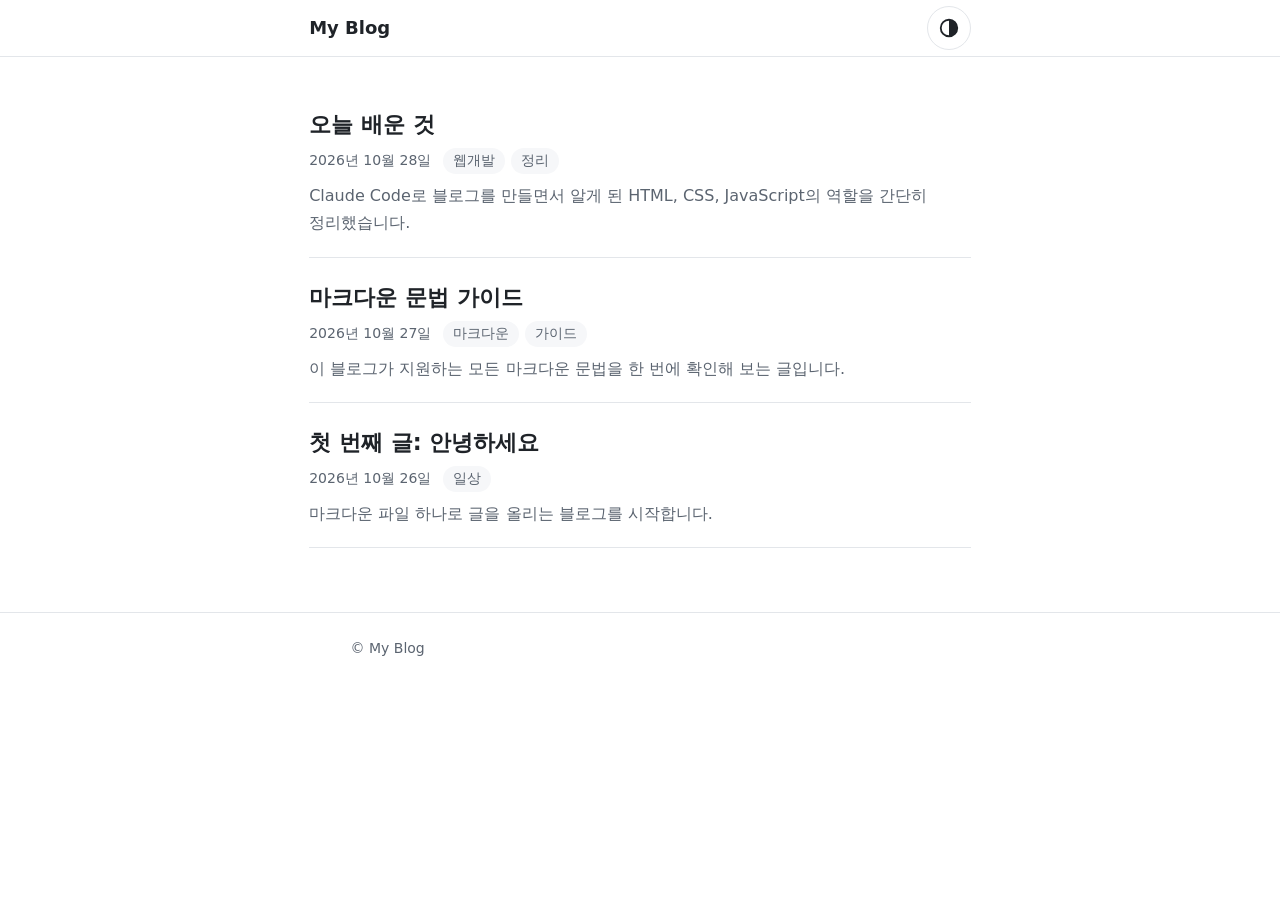
==== index.html @ e5263eaf "블로그 초기 버전 완성 Co-Authored-By: Claude Sonnet 5.5 <noreply@anthropic.com>" ====
<!doctype html>
<html lang="ko">
<head>
  <meta charset="utf-8">
  <meta name="viewport" content="width=device-width, initial-scale=1">
  <title>My Blog</title>
  <meta name="description" content="마크다운으로 쓰는 블로그">
  <script>try{var t=localStorage.getItem('theme');if(t==='light'||t==='dark')document.documentElement.dataset.theme=t}catch(e){}</script>
  <link rel="stylesheet" href="css/theme.css">
  <link rel="stylesheet" href="css/style.css">
</head>
<body>
  <header class="site-header">
    <div class="container header-inner">
      <a class="site-title" href="index.html">My Blog</a>
      <button id="theme-toggle" class="icon-button" type="button" aria-label="다크 모드" aria-pressed="false">
        <svg viewBox="0 0 24 24" width="22" height="22" aria-hidden="true"><circle cx="12" cy="12" r="9" fill="none" stroke="currentColor" stroke-width="2"/><path d="M12 3a9 9 0 0 1 0 18z" fill="currentColor"/></svg>
      </button>
    </div>
  </header>

  <main class="container">
    <h1 class="visually-hidden">글 목록</h1>
    <ul id="post-list" class="post-list" aria-live="polite">
      <li class="status">불러오는 중…</li>
    </ul>
  </main>

  <footer class="site-footer">
    <div class="container">© My Blog</div>
  </footer>

  <script type="module" src="js/theme.js"></script>
  <script type="module" src="js/blog.js"></script>
</body>
</html>
---- css/theme.css ----
:root {
  color-scheme: light;
  --bg: #ffffff;
  --surface: #f6f7f9;
  --text: #1f2328;
  --muted: #5b6470;
  --accent: #2457d6;
  --border: #e3e6ea;
  --code-bg: #f3f4f6;
}

@media (prefers-color-scheme: dark) {
  :root:not([data-theme='light']) {
    color-scheme: dark;
    --bg: #14171c;
    --surface: #1c2027;
    --text: #e6e8eb;
    --muted: #9aa4b0;
    --accent: #8ab0ff;
    --border: #2d333b;
    --code-bg: #1c2027;
  }
}

:root[data-theme='dark'] {
  color-scheme: dark;
  --bg: #14171c;
  --surface: #1c2027;
  --text: #e6e8eb;
  --muted: #9aa4b0;
  --accent: #8ab0ff;
  --border: #2d333b;
  --code-bg: #1c2027;
}
---- css/style.css ----
*,
*::before,
*::after {
  box-sizing: border-box;
}

html {
  -webkit-text-size-adjust: 100%;
}

body {
  margin: 0;
  background: var(--bg);
  color: var(--text);
  font-family: system-ui, -apple-system, 'Segoe UI', 'Malgun Gothic', 'Apple SD Gothic Neo', sans-serif;
  font-size: 1rem;
  line-height: 1.7;
  word-break: keep-all;
  overflow-wrap: break-word;
}

a {
  color: var(--accent);
  text-underline-offset: 0.2em;
}

:focus-visible {
  outline: 2px solid var(--accent);
  outline-offset: 2px;
}

.visually-hidden {
  position: absolute;
  width: 1px;
  height: 1px;
  overflow: hidden;
  clip: rect(0 0 0 0);
  white-space: nowrap;
}

.container {
  width: 100%;
  max-width: calc(65ch + 2rem);
  margin-inline: auto;
  padding-inline: 1rem;
}

/* 헤더 */
.site-header {
  border-bottom: 1px solid var(--border);
}

.header-inner {
  display: flex;
  align-items: center;
  justify-content: space-between;
  min-height: 3.5rem;
}

.site-title {
  display: inline-flex;
  align-items: center;
  min-height: 44px;
  color: var(--text);
  font-size: 1.125rem;
  font-weight: 700;
  text-decoration: none;
}

.icon-button {
  display: inline-flex;
  align-items: center;
  justify-content: center;
  width: 44px;
  height: 44px;
  padding: 0;
  border: 1px solid var(--border);
  border-radius: 50%;
  background: transparent;
  color: var(--text);
  cursor: pointer;
}

.icon-button:hover {
  background: var(--surface);
}

main {
  padding-block: 2rem 3rem;
}

.site-footer {
  padding-block: 1.5rem;
  border-top: 1px solid var(--border);
  color: var(--muted);
  font-size: 0.875rem;
}

.status {
  color: var(--muted);
}

/* 글 목록 */
.post-list {
  margin: 0;
  padding: 0;
  list-style: none;
}

.post-card {
  padding-block: 1.25rem;
  border-bottom: 1px solid var(--border);
}

.post-list > li:first-child .post-card {
  padding-top: 0;
}

.post-card h2 {
  margin: 0;
  font-size: 1.25rem;
  line-height: 1.4;
}

.post-card h2 a {
  display: block;
  padding-block: 0.25rem;
  color: var(--text);
  text-decoration: none;
}

.post-card h2 a:hover {
  color: var(--accent);
}

.post-card p {
  margin: 0.5rem 0 0;
  color: var(--muted);
}

.meta {
  display: flex;
  flex-wrap: wrap;
  align-items: center;
  gap: 0.5rem 0.75rem;
  margin-top: 0.25rem;
  color: var(--muted);
  font-size: 0.875rem;
}

.tags {
  display: flex;
  flex-wrap: wrap;
  gap: 0.375rem;
  margin: 0;
  padding: 0;
  list-style: none;
}

.tags li {
  padding: 0.0625rem 0.625rem;
  border-radius: 999px;
  background: var(--surface);
  color: var(--muted);
  font-size: 0.875rem;
}

/* 글 상세 */
.back-link {
  display: inline-flex;
  align-items: center;
  min-height: 44px;
  margin-bottom: 0.5rem;
  text-decoration: none;
}

.post-header {
  margin-bottom: 2rem;
  padding-bottom: 1.5rem;
  border-bottom: 1px solid var(--border);
}

.post-header h1 {
  margin: 0;
  font-size: 1.75rem;
  line-height: 1.35;
}

/* 본문 (마크다운 변환 결과) */
.prose > :first-child {
  margin-top: 0;
}

.prose h1,
.prose h2,
.prose h3,
.prose h4,
.prose h5,
.prose h6 {
  margin: 2em 0 0.6em;
  line-height: 1.4;
}

.prose h1 { font-size: 1.6rem; }
.prose h2 { font-size: 1.4rem; }
.prose h3 { font-size: 1.2rem; }
.prose h4,
.prose h5,
.prose h6 { font-size: 1rem; }

.prose p,
.prose ul,
.prose ol,
.prose blockquote,
.prose pre,
.prose .table-wrap {
  margin: 1.1em 0;
}

.prose ul,
.prose ol {
  padding-left: 1.5rem;
}

.prose li + li {
  margin-top: 0.25em;
}

.prose li > ul,
.prose li > ol {
  margin: 0.25em 0;
}

.prose input[type='checkbox'] {
  margin-right: 0.4em;
}

.prose img {
  display: block;
  max-width: 100%;
  height: auto;
  margin-inline: auto;
  border-radius: 6px;
}

.prose hr {
  margin: 2.5em 0;
  border: 0;
  border-top: 1px solid var(--border);
}

.prose blockquote {
  padding: 0.1em 1rem;
  border-left: 3px solid var(--accent);
  background: var(--surface);
  color: var(--muted);
}

.prose blockquote > :first-child { margin-top: 0.6em; }
.prose blockquote > :last-child { margin-bottom: 0.6em; }

.prose code {
  padding: 0.1em 0.35em;
  border-radius: 4px;
  background: var(--code-bg);
  font-family: ui-monospace, Consolas, monospace;
  font-size: 0.9em;
  word-break: normal;
}

.prose pre {
  padding: 1rem;
  overflow-x: auto;
  border: 1px solid var(--border);
  border-radius: 6px;
  background: var(--code-bg);
  font-size: 0.9rem;
  line-height: 1.5;
  white-space: pre;
  word-break: normal;
}

.prose pre code {
  padding: 0;
  background: none;
  font-size: inherit;
}

.table-wrap {
  overflow-x: auto;
}

.prose table {
  width: 100%;
  border-collapse: collapse;
  font-size: 0.95rem;
}

.prose th,
.prose td {
  padding: 0.5rem 0.75rem;
  border: 1px solid var(--border);
  text-align: left;
}

.prose th {
  background: var(--surface);
  white-space: nowrap;
}

@media (min-width: 640px) {
  main {
    padding-block: 3rem 4rem;
  }

  .post-header h1 {
    font-size: 2.1rem;
  }

  .post-card h2 {
    font-size: 1.4rem;
  }
}
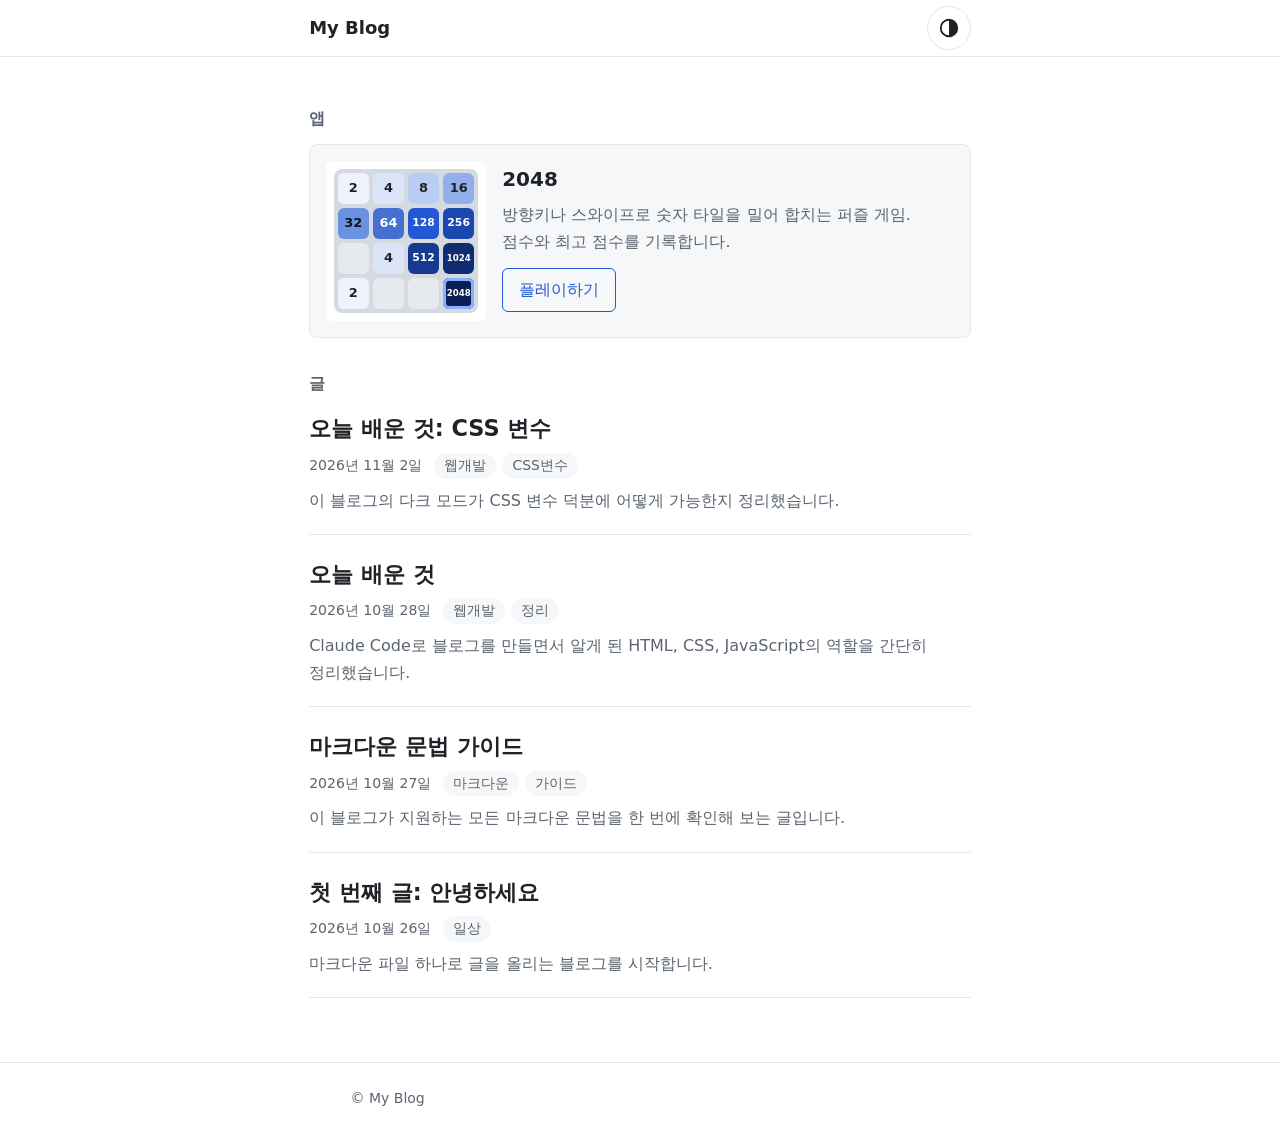
==== commit ad4c29d5: "2048 게임 앱 추가 및 블로그 메인에 앱 카드 삽입 - apps/2048: 방향키·스와이프로 즐기는 2048 (점수판, 최고 점수, 되돌리기, 미리보기 모드) - apps/20" ====
--- a/index.html
+++ b/index.html
@@ -21,6 +21,22 @@
 
   <main class="container">
     <h1 class="visually-hidden">글 목록</h1>
+
+    <section class="app-cards" aria-labelledby="apps-heading">
+      <h2 id="apps-heading" class="section-title">앱</h2>
+      <article class="app-card">
+        <a class="app-card-preview" href="apps/2048/index.html" tabindex="-1" aria-hidden="true">
+          <iframe src="apps/2048/index.html?preview" title="2048 미리보기" loading="lazy" tabindex="-1"></iframe>
+        </a>
+        <div class="app-card-body">
+          <h3><a href="apps/2048/index.html">2048</a></h3>
+          <p>방향키나 스와이프로 숫자 타일을 밀어 합치는 퍼즐 게임. 점수와 최고 점수를 기록합니다.</p>
+          <a class="app-card-play" href="apps/2048/index.html">플레이하기</a>
+        </div>
+      </article>
+    </section>
+
+    <h2 class="section-title">글</h2>
     <ul id="post-list" class="post-list" aria-live="polite">
       <li class="status">불러오는 중…</li>
     </ul>
--- a/css/style.css
+++ b/css/style.css
@@ -308,6 +308,85 @@
   white-space: nowrap;
 }
 
+/* 앱 카드 (메인 페이지) */
+.section-title {
+  margin: 0 0 0.75rem;
+  font-size: 1rem;
+  color: var(--muted);
+}
+
+.app-cards {
+  margin-bottom: 2rem;
+}
+
+.app-card {
+  display: flex;
+  flex-wrap: wrap;
+  gap: 1rem;
+  padding: 1rem;
+  border: 1px solid var(--border);
+  border-radius: 8px;
+  background: var(--surface);
+}
+
+.app-card-preview {
+  flex: 0 0 auto;
+  width: 160px;
+  height: 160px;
+  overflow: hidden;
+  border-radius: 6px;
+}
+
+.app-card-preview iframe {
+  display: block;
+  width: 100%;
+  height: 100%;
+  border: 0;
+  pointer-events: none;
+}
+
+.app-card-body {
+  flex: 1 1 12rem;
+  min-width: 0;
+}
+
+.app-card-body h3 {
+  margin: 0;
+  font-size: 1.25rem;
+  line-height: 1.4;
+}
+
+.app-card-body h3 a {
+  display: inline-block;
+  padding-block: 0.25rem;
+  color: var(--text);
+  text-decoration: none;
+}
+
+.app-card-body h3 a:hover {
+  color: var(--accent);
+}
+
+.app-card-body p {
+  margin: 0.25rem 0 0.75rem;
+  color: var(--muted);
+}
+
+.app-card-play {
+  display: inline-flex;
+  align-items: center;
+  min-height: 44px;
+  padding-inline: 1rem;
+  border: 1px solid var(--accent);
+  border-radius: 6px;
+  color: var(--accent);
+  text-decoration: none;
+}
+
+.app-card-play:hover {
+  background: var(--bg);
+}
+
 @media (min-width: 640px) {
   main {
     padding-block: 3rem 4rem;
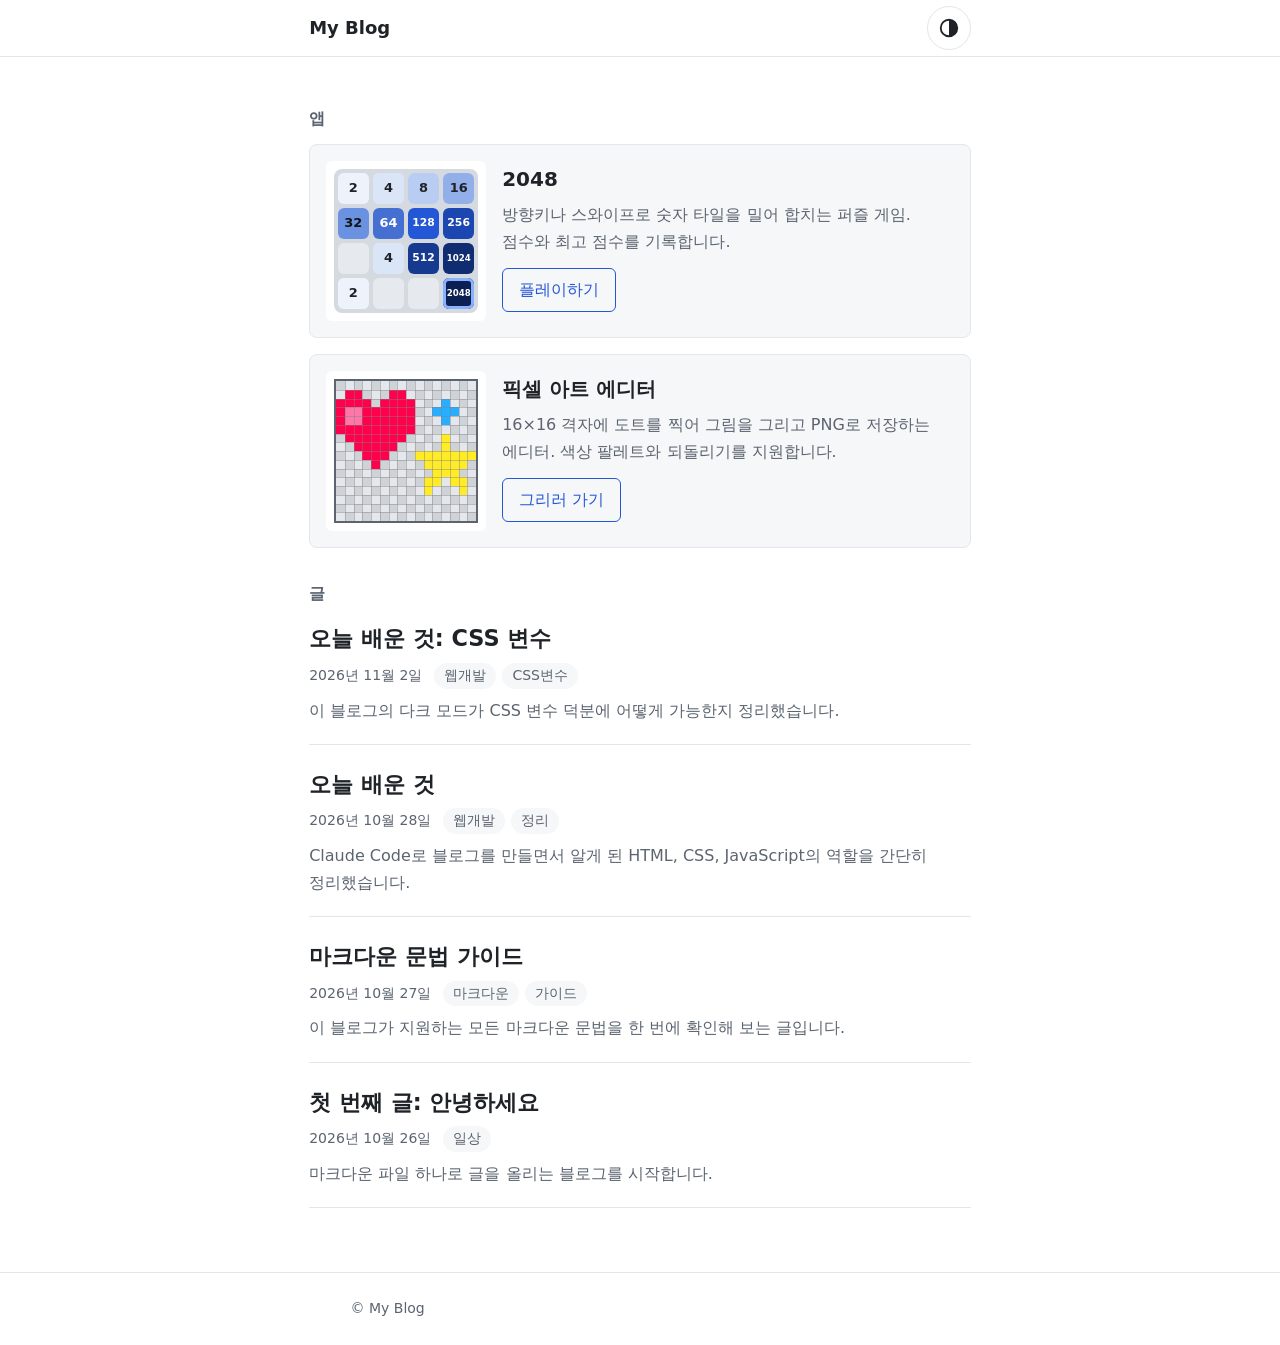
==== commit 04d008cf: "픽셀 아트 에디터 앱 추가 및 블로그 메인에 앱 카드 삽입 - apps/pixel-art: 16x16 격자에 그리는 에디터 (팔레트, 지우개, 스포이트, 되돌리기, 자동 저장) -" ====
--- a/index.html
+++ b/index.html
@@ -34,6 +34,16 @@
           <a class="app-card-play" href="apps/2048/index.html">플레이하기</a>
         </div>
       </article>
+      <article class="app-card">
+        <a class="app-card-preview" href="apps/pixel-art/index.html" tabindex="-1" aria-hidden="true">
+          <iframe src="apps/pixel-art/index.html?preview" title="픽셀 아트 에디터 미리보기" loading="lazy" tabindex="-1"></iframe>
+        </a>
+        <div class="app-card-body">
+          <h3><a href="apps/pixel-art/index.html">픽셀 아트 에디터</a></h3>
+          <p>16×16 격자에 도트를 찍어 그림을 그리고 PNG로 저장하는 에디터. 색상 팔레트와 되돌리기를 지원합니다.</p>
+          <a class="app-card-play" href="apps/pixel-art/index.html">그리러 가기</a>
+        </div>
+      </article>
     </section>
 
     <h2 class="section-title">글</h2>
--- a/css/style.css
+++ b/css/style.css
@@ -329,6 +329,10 @@
   background: var(--surface);
 }
 
+.app-card + .app-card {
+  margin-top: 1rem;
+}
+
 .app-card-preview {
   flex: 0 0 auto;
   width: 160px;
